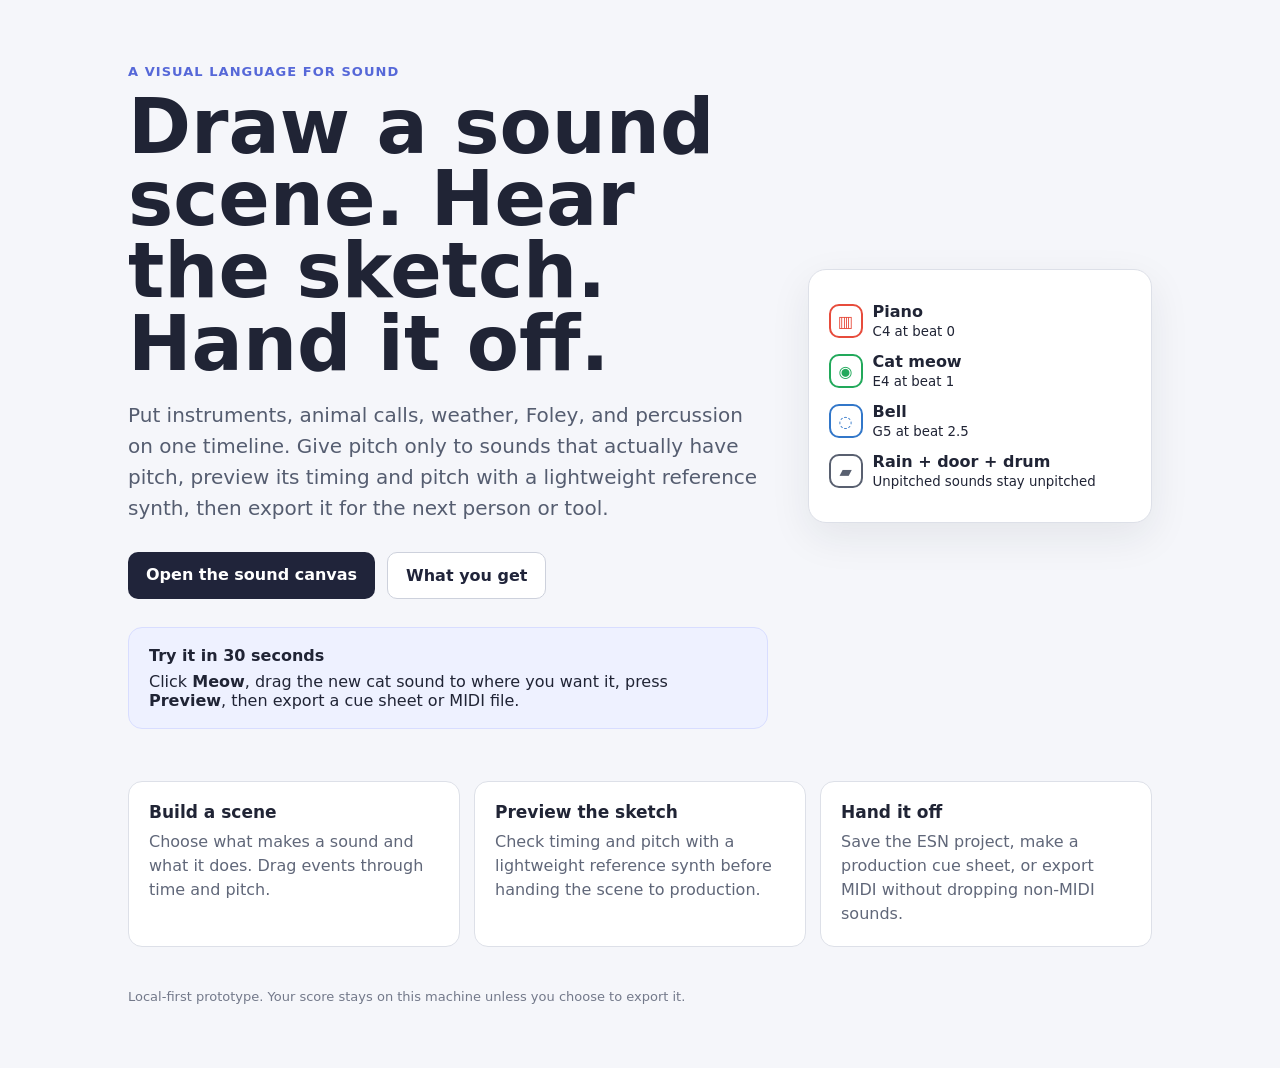
==== index.html @ e7e44a90 "Beadtrain 4: loss-aware interchange and consumer workflow" ====
<!doctype html>
<html lang="en">
<head>
  <meta charset="utf-8">
  <meta name="viewport" content="width=device-width,initial-scale=1">
  <title>Emoji Sound Notation</title>
  <link rel="icon" href="favicon.svg" type="image/svg+xml">
  <style>
    :root { font-family: Inter, ui-sans-serif, system-ui, sans-serif; color:#202435; background:#f5f6fa; }
    * { box-sizing:border-box; }
    body { margin:0; min-height:100vh; }
    main { max-width:1080px; margin:auto; padding:64px 28px; }
    .hero { display:grid; grid-template-columns:1.3fr .7fr; gap:40px; align-items:center; }
    .eyebrow { font-size:13px; font-weight:700; color:#5668d8; text-transform:uppercase; letter-spacing:.08em; }
    h1 { font-size:clamp(42px,7vw,76px); line-height:.95; margin:12px 0 20px; }
    .lead { font-size:20px; line-height:1.55; color:#555d70; max-width:700px; }
    .actions { display:flex; gap:12px; margin:28px 0; flex-wrap:wrap; }
    .button { display:inline-block; text-decoration:none; border-radius:10px; padding:13px 18px; font-weight:700; }
    .primary { background:#20243a; color:white; }
    .secondary { border:1px solid #cdd1dc; color:#20243a; background:white; }
    .preview { background:white; border:1px solid #dde0e8; border-radius:18px; padding:20px; box-shadow:0 14px 40px rgba(30,35,50,.08); }
    .sound-row { display:flex; gap:10px; align-items:center; margin:12px 0; }
    .dot { width:34px; height:34px; border-radius:10px; display:grid; place-items:center; border:2px solid currentColor; font-weight:800; }
    .red { color:#e74c3c; } .green { color:#22a95b; } .blue { color:#3277c9; } .gray { color:#596070; }
    .cards { display:grid; grid-template-columns:repeat(3,1fr); gap:14px; margin-top:52px; }
    .card { background:white; border:1px solid #dde0e8; border-radius:14px; padding:20px; }
    .card h2 { font-size:17px; margin:0 0 8px; }
    .card p { color:#606779; line-height:1.5; margin:0; }
    .try { margin-top:28px; padding:18px 20px; border-radius:14px; background:#eef1ff; border:1px solid #d8ddff; }
    .try strong { display:block; margin-bottom:7px; }
    footer { margin-top:42px; color:#73798a; font-size:13px; }
    @media (max-width:760px) { .hero { grid-template-columns:1fr; } .cards { grid-template-columns:1fr; } main { padding-top:36px; } }
  </style>
</head>
<body>
<main>
  <section class="hero">
    <div>
      <div class="eyebrow">A visual language for sound</div>
      <h1>Draw a sound scene. Hear the sketch. Hand it off.</h1>
      <p class="lead">Put instruments, animal calls, weather, Foley, and percussion on one timeline. Give pitch only to sounds that actually have pitch, preview its timing and pitch with a lightweight reference synth, then export it for the next person or tool.</p>
      <div class="actions">
        <a class="button primary" href="web/">Open the sound canvas</a>
        <a class="button secondary" href="#what-you-get">What you get</a>
      </div>
      <div class="try">
        <strong>Try it in 30 seconds</strong>
        Click <b>Meow</b>, drag the new cat sound to where you want it, press <b>Preview</b>, then export a cue sheet or MIDI file.
      </div>
    </div>
    <div class="preview" aria-label="Example sound scene">
      <div class="sound-row"><span class="dot red">▥</span><div><b>Piano</b><br><small>C4 at beat 0</small></div></div>
      <div class="sound-row"><span class="dot green">◉</span><div><b>Cat meow</b><br><small>E4 at beat 1</small></div></div>
      <div class="sound-row"><span class="dot blue">◌</span><div><b>Bell</b><br><small>G5 at beat 2.5</small></div></div>
      <div class="sound-row"><span class="dot gray">▰</span><div><b>Rain + door + drum</b><br><small>Unpitched sounds stay unpitched</small></div></div>
    </div>
  </section>
  <section class="cards" id="what-you-get">
    <div class="card"><h2>Build a scene</h2><p>Choose what makes a sound and what it does. Drag events through time and pitch.</p></div>
    <div class="card"><h2>Preview the sketch</h2><p>Check timing and pitch with a lightweight reference synth before handing the scene to production.</p></div>
    <div class="card"><h2>Hand it off</h2><p>Save the ESN project, make a production cue sheet, or export MIDI without dropping non-MIDI sounds.</p></div>
  </section>
  <footer>Local-first prototype. Your score stays on this machine unless you choose to export it.</footer>
</main>
</body>
</html>
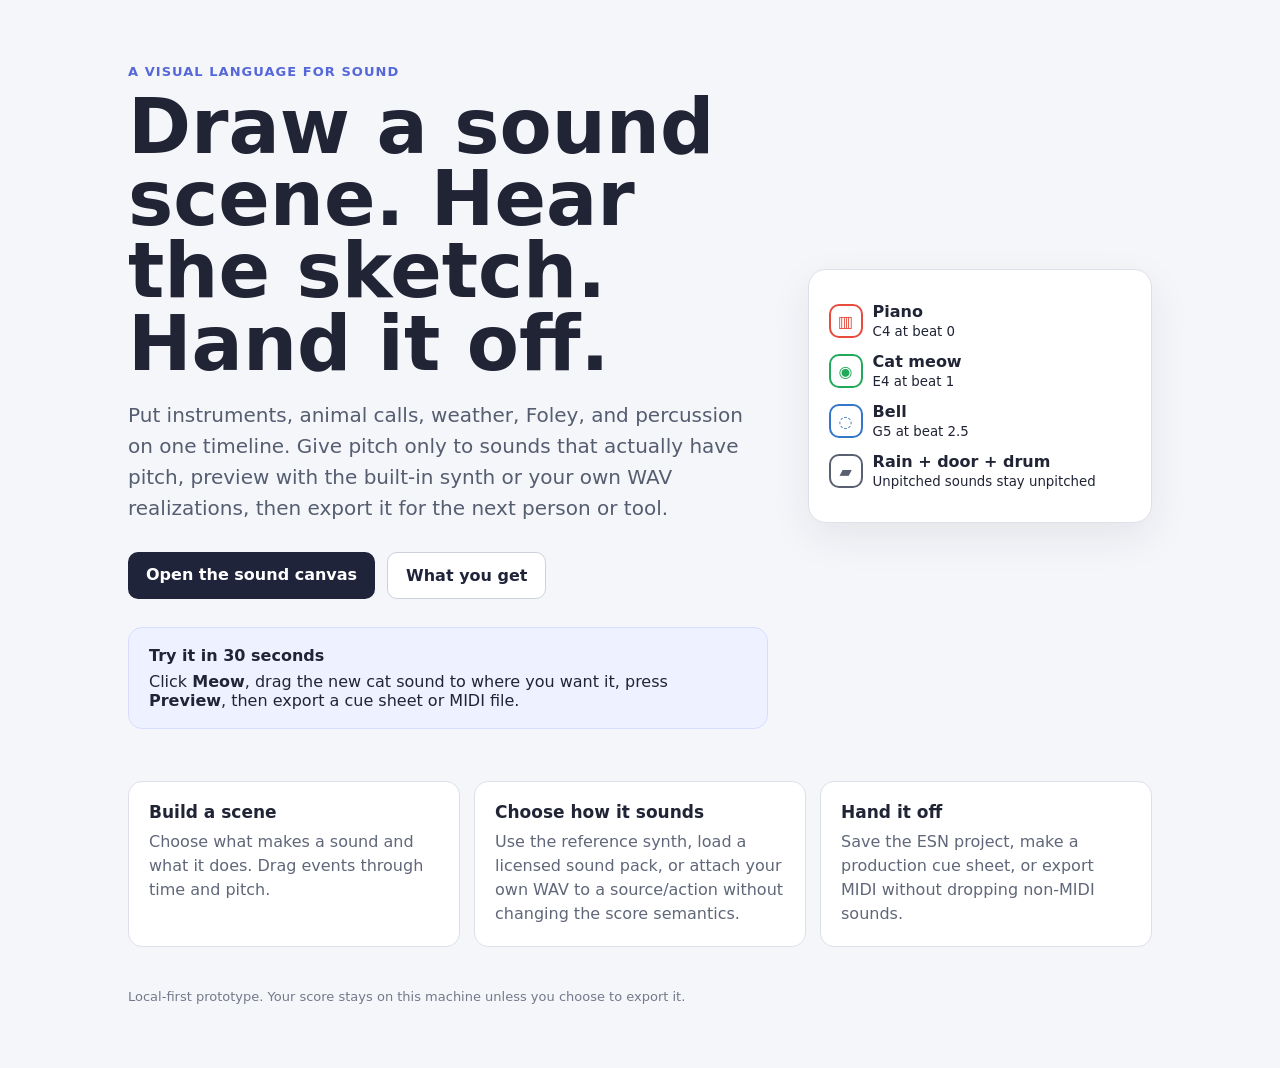
==== commit 2dd81746: "Beadtrain 5: add swappable sound realization" ====
--- a/index.html
+++ b/index.html
@@ -38,7 +38,7 @@
     <div>
       <div class="eyebrow">A visual language for sound</div>
       <h1>Draw a sound scene. Hear the sketch. Hand it off.</h1>
-      <p class="lead">Put instruments, animal calls, weather, Foley, and percussion on one timeline. Give pitch only to sounds that actually have pitch, preview its timing and pitch with a lightweight reference synth, then export it for the next person or tool.</p>
+      <p class="lead">Put instruments, animal calls, weather, Foley, and percussion on one timeline. Give pitch only to sounds that actually have pitch, preview with the built-in synth or your own WAV realizations, then export it for the next person or tool.</p>
       <div class="actions">
         <a class="button primary" href="web/">Open the sound canvas</a>
         <a class="button secondary" href="#what-you-get">What you get</a>
@@ -57,7 +57,7 @@
   </section>
   <section class="cards" id="what-you-get">
     <div class="card"><h2>Build a scene</h2><p>Choose what makes a sound and what it does. Drag events through time and pitch.</p></div>
-    <div class="card"><h2>Preview the sketch</h2><p>Check timing and pitch with a lightweight reference synth before handing the scene to production.</p></div>
+    <div class="card"><h2>Choose how it sounds</h2><p>Use the reference synth, load a licensed sound pack, or attach your own WAV to a source/action without changing the score semantics.</p></div>
     <div class="card"><h2>Hand it off</h2><p>Save the ESN project, make a production cue sheet, or export MIDI without dropping non-MIDI sounds.</p></div>
   </section>
   <footer>Local-first prototype. Your score stays on this machine unless you choose to export it.</footer>
